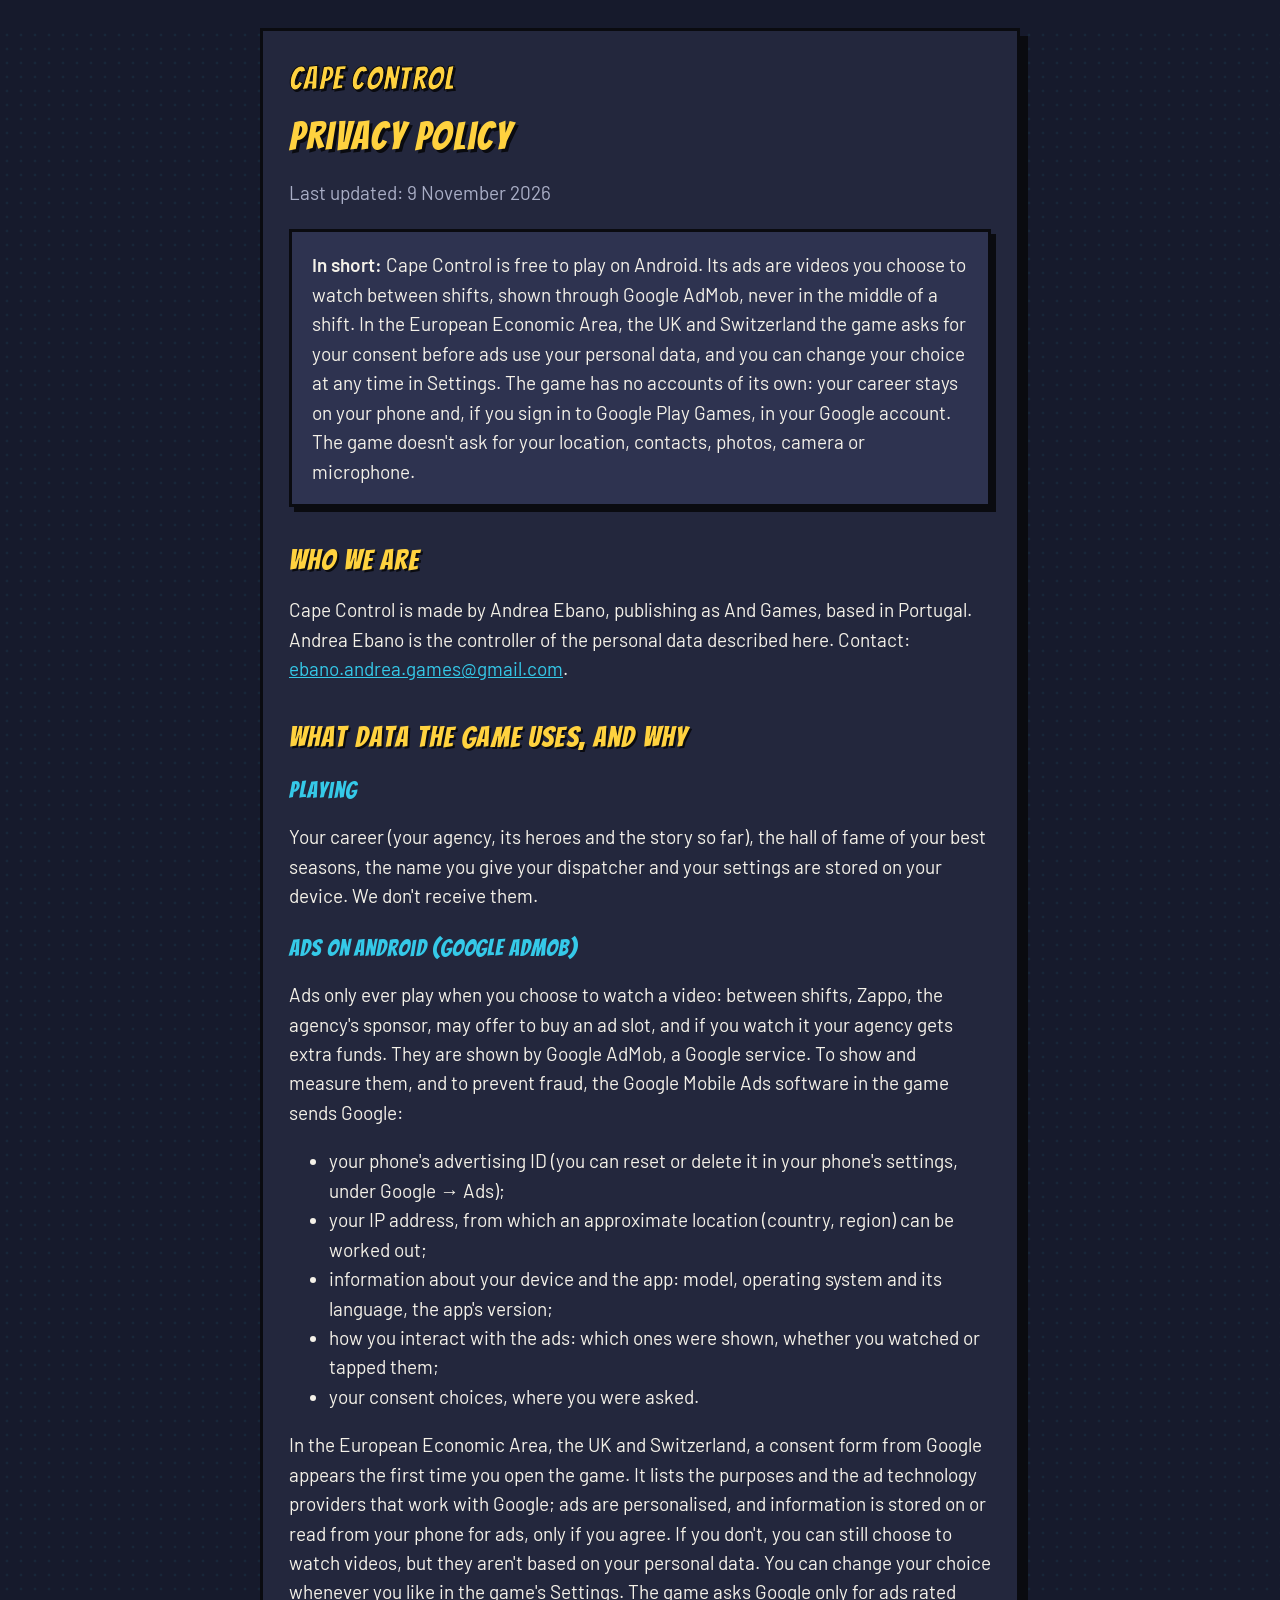
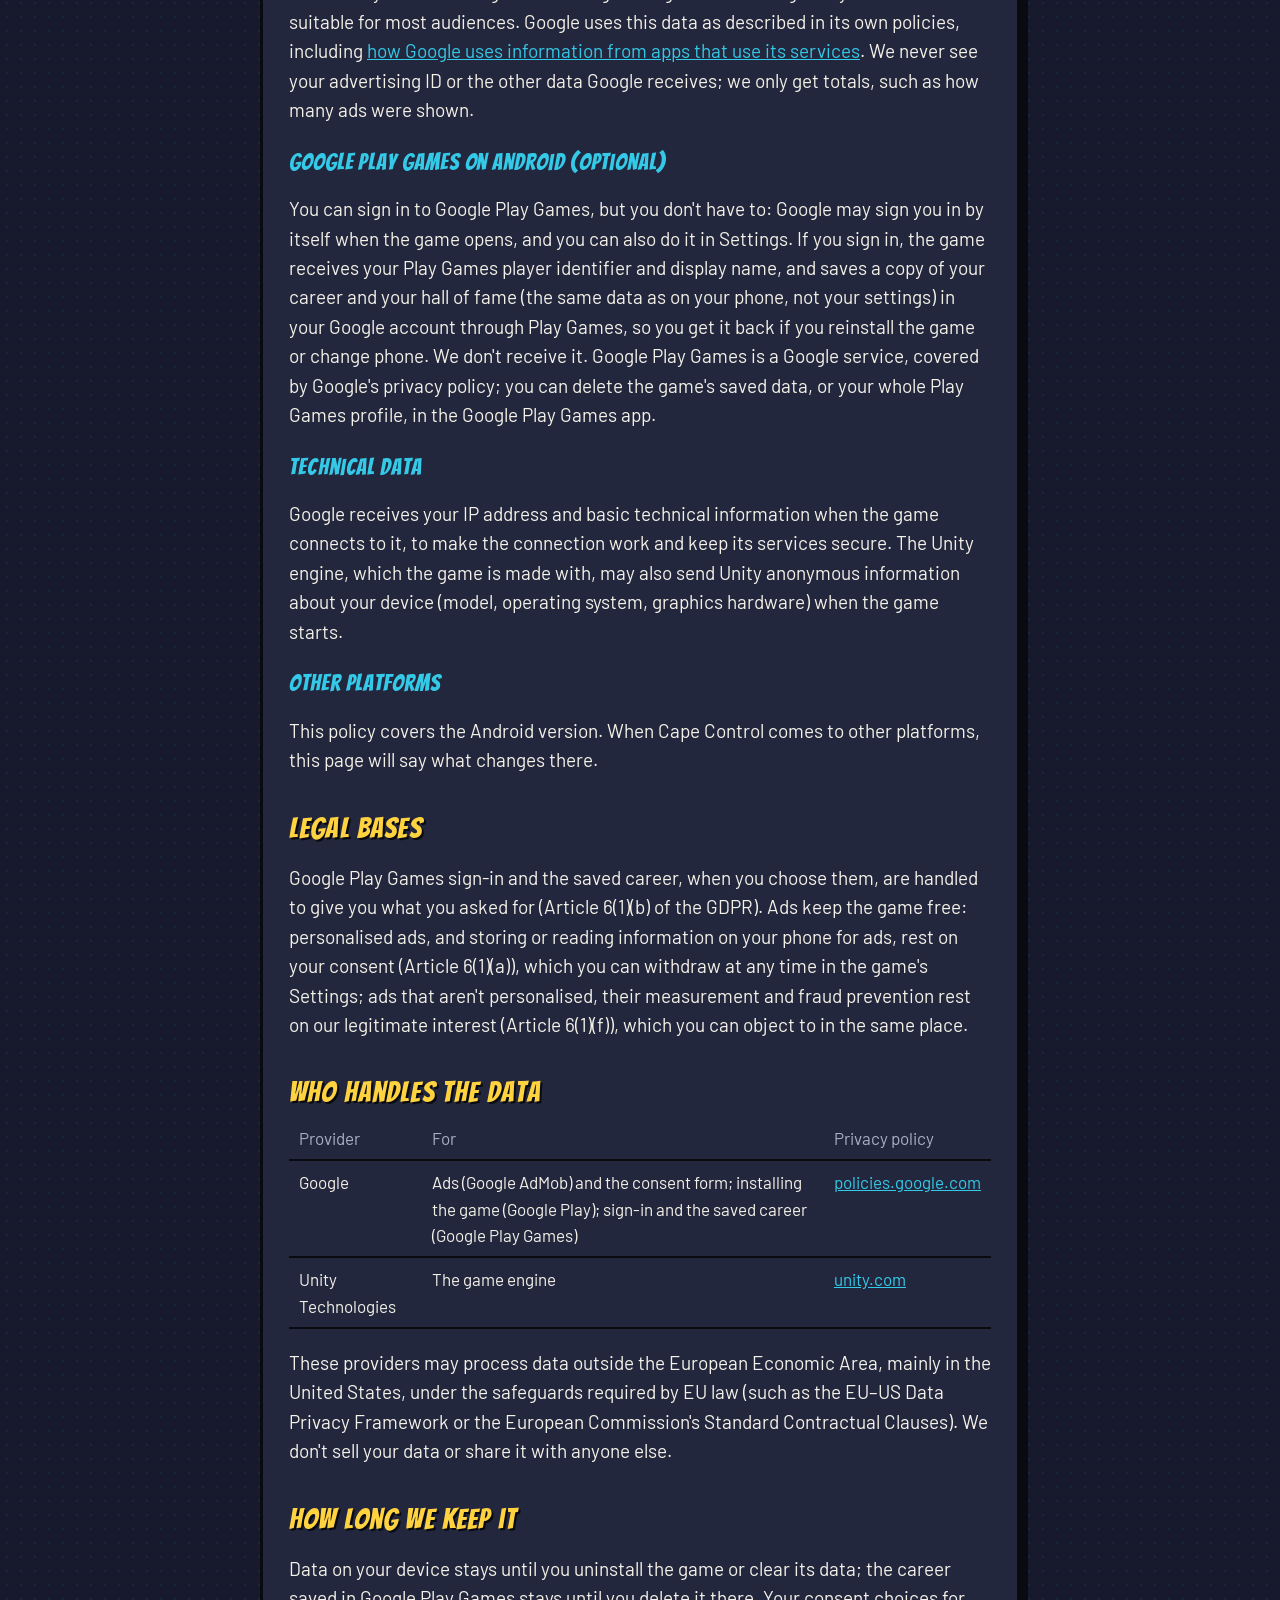
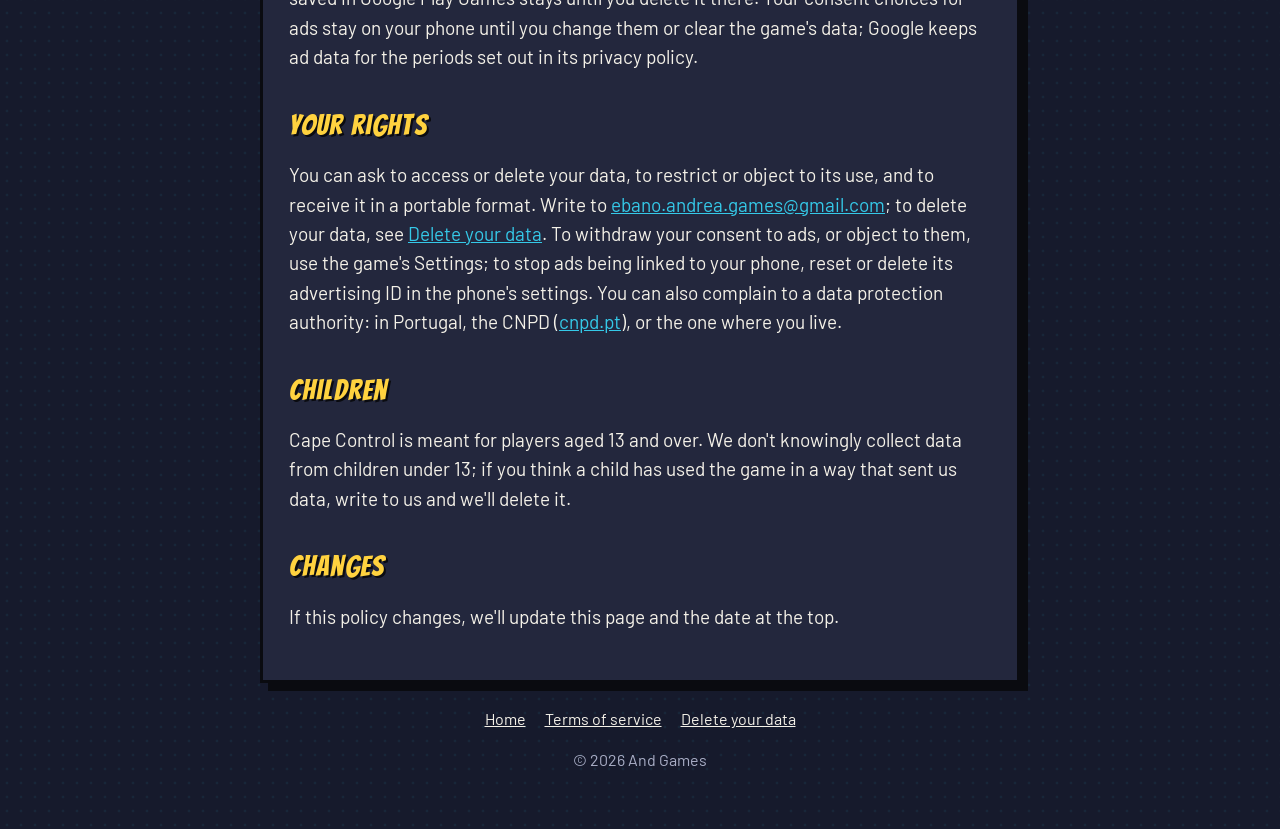
==== privacy/index.html @ 7b80d400 "Cape Control's site: home, privacy, terms, data deletion The game's comic ink with its own fonts (Ba" ====
<!doctype html>
<html lang="en">
<head>
	<meta charset="utf-8">
	<meta name="viewport" content="width=device-width, initial-scale=1">
	<title>Privacy Policy · Cape Control</title>
	<meta name="description" content="What data Cape Control uses, why, who handles it, and how to stop it.">
	<link rel="icon" href="../images/icon.png">
	<link rel="stylesheet" href="../style.css">
</head>
<body>
	<main>
		<nav class="top"><a class="logo small" href="../">Cape Control</a></nav>

		<h1>Privacy Policy</h1>
		<p class="muted">Last updated: 9 November 2026</p>

		<div class="card">
			<p><strong>In short:</strong> Cape Control is free to play on Android. Its ads are videos you choose to watch between shifts, shown through Google AdMob, never in the middle of a shift. In the European Economic Area, the UK and Switzerland the game asks for your consent before ads use your personal data, and you can change your choice at any time in Settings. The game has no accounts of its own: your career stays on your phone and, if you sign in to Google Play Games, in your Google account. The game doesn't ask for your location, contacts, photos, camera or microphone.</p>
		</div>

		<h2>Who we are</h2>
		<p>Cape Control is made by Andrea Ebano, publishing as And Games, based in Portugal. Andrea Ebano is the controller of the personal data described here. Contact: <a href="mailto:ebano.andrea.games@gmail.com">ebano.andrea.games@gmail.com</a>.</p>

		<h2>What data the game uses, and why</h2>

		<h3>Playing</h3>
		<p>Your career (your agency, its heroes and the story so far), the hall of fame of your best seasons, the name you give your dispatcher and your settings are stored on your device. We don't receive them.</p>

		<h3>Ads on Android (Google AdMob)</h3>
		<p>Ads only ever play when you choose to watch a video: between shifts, Zappo, the agency's sponsor, may offer to buy an ad slot, and if you watch it your agency gets extra funds. They are shown by Google AdMob, a Google service. To show and measure them, and to prevent fraud, the Google Mobile Ads software in the game sends Google:</p>
		<ul>
			<li>your phone's advertising ID (you can reset or delete it in your phone's settings, under Google → Ads);</li>
			<li>your IP address, from which an approximate location (country, region) can be worked out;</li>
			<li>information about your device and the app: model, operating system and its language, the app's version;</li>
			<li>how you interact with the ads: which ones were shown, whether you watched or tapped them;</li>
			<li>your consent choices, where you were asked.</li>
		</ul>
		<p>In the European Economic Area, the UK and Switzerland, a consent form from Google appears the first time you open the game. It lists the purposes and the ad technology providers that work with Google; ads are personalised, and information is stored on or read from your phone for ads, only if you agree. If you don't, you can still choose to watch videos, but they aren't based on your personal data. You can change your choice whenever you like in the game's Settings. The game asks Google only for ads rated suitable for most audiences. Google uses this data as described in its own policies, including <a href="https://policies.google.com/technologies/partner-sites">how Google uses information from apps that use its services</a>. We never see your advertising ID or the other data Google receives; we only get totals, such as how many ads were shown.</p>

		<h3>Google Play Games on Android (optional)</h3>
		<p>You can sign in to Google Play Games, but you don't have to: Google may sign you in by itself when the game opens, and you can also do it in Settings. If you sign in, the game receives your Play Games player identifier and display name, and saves a copy of your career and your hall of fame (the same data as on your phone, not your settings) in your Google account through Play Games, so you get it back if you reinstall the game or change phone. We don't receive it. Google Play Games is a Google service, covered by Google's privacy policy; you can delete the game's saved data, or your whole Play Games profile, in the Google Play Games app.</p>

		<h3>Technical data</h3>
		<p>Google receives your IP address and basic technical information when the game connects to it, to make the connection work and keep its services secure. The Unity engine, which the game is made with, may also send Unity anonymous information about your device (model, operating system, graphics hardware) when the game starts.</p>

		<h3>Other platforms</h3>
		<p>This policy covers the Android version. When Cape Control comes to other platforms, this page will say what changes there.</p>

		<h2>Legal bases</h2>
		<p>Google Play Games sign-in and the saved career, when you choose them, are handled to give you what you asked for (Article 6(1)(b) of the GDPR). Ads keep the game free: personalised ads, and storing or reading information on your phone for ads, rest on your consent (Article 6(1)(a)), which you can withdraw at any time in the game's Settings; ads that aren't personalised, their measurement and fraud prevention rest on our legitimate interest (Article 6(1)(f)), which you can object to in the same place.</p>

		<h2>Who handles the data</h2>
		<table>
			<tr><th>Provider</th><th>For</th><th>Privacy policy</th></tr>
			<tr><td>Google</td><td>Ads (Google AdMob) and the consent form; installing the game (Google Play); sign-in and the saved career (Google Play Games)</td><td><a href="https://policies.google.com/privacy">policies.google.com</a></td></tr>
			<tr><td>Unity Technologies</td><td>The game engine</td><td><a href="https://unity.com/legal/privacy-policy">unity.com</a></td></tr>
		</table>
		<p>These providers may process data outside the European Economic Area, mainly in the United States, under the safeguards required by EU law (such as the EU–US Data Privacy Framework or the European Commission's Standard Contractual Clauses). We don't sell your data or share it with anyone else.</p>

		<h2>How long we keep it</h2>
		<p>Data on your device stays until you uninstall the game or clear its data; the career saved in Google Play Games stays until you delete it there. Your consent choices for ads stay on your phone until you change them or clear the game's data; Google keeps ad data for the periods set out in its privacy policy.</p>

		<h2>Your rights</h2>
		<p>You can ask to access or delete your data, to restrict or object to its use, and to receive it in a portable format. Write to <a href="mailto:ebano.andrea.games@gmail.com">ebano.andrea.games@gmail.com</a>; to delete your data, see <a href="../delete/">Delete your data</a>. To withdraw your consent to ads, or object to them, use the game's Settings; to stop ads being linked to your phone, reset or delete its advertising ID in the phone's settings. You can also complain to a data protection authority: in Portugal, the CNPD (<a href="https://www.cnpd.pt">cnpd.pt</a>), or the one where you live.</p>

		<h2>Children</h2>
		<p>Cape Control is meant for players aged 13 and over. We don't knowingly collect data from children under 13; if you think a child has used the game in a way that sent us data, write to us and we'll delete it.</p>

		<h2>Changes</h2>
		<p>If this policy changes, we'll update this page and the date at the top.</p>
	</main>
	<footer>
		<a href="../">Home</a>
		<a href="../terms/">Terms of service</a>
		<a href="../delete/">Delete your data</a>
		<p>© 2026 And Games</p>
	</footer>
</body>
</html>
---- style.css ----
/* Cape Control website: the game's comic ink, its night blue, caption yellow, cyan and red, and its fonts (Bangers and Barlow, SIL OFL 1.1, served from here). */
@font-face {
	font-family: "Bangers";
	src: url("fonts/Bangers-Regular.ttf") format("truetype");
	font-weight: 400;
	font-display: swap;
}
@font-face {
	font-family: "Barlow";
	src: url("fonts/Barlow-Regular.ttf") format("truetype");
	font-weight: 400;
	font-display: swap;
}
@font-face {
	font-family: "Barlow";
	src: url("fonts/Barlow-SemiBold.ttf") format("truetype");
	font-weight: 600;
	font-display: swap;
}
@font-face {
	font-family: "Barlow Condensed";
	src: url("fonts/BarlowCondensed-ExtraBold.ttf") format("truetype");
	font-weight: 800;
	font-display: swap;
}

:root {
	--bg: #161a2c;
	--panel: #23273d;
	--panel-hi: #2e3350;
	--ink: #0a0b10;
	--line: #545a82;
	--text: #f4f1e8;
	--muted: #a9aec6;
	--yellow: #ffd23f;
	--cyan: #35c9e8;
	--red: #ff4b3e;
	--paper: #f4f1e8;
}

* { box-sizing: border-box; }

html { background: var(--bg); }

body {
	margin: 0;
	color: var(--text);
	background-color: var(--bg);
	background-image: radial-gradient(rgba(53, 201, 232, 0.07) 1.5px, transparent 1.6px);
	background-size: 14px 14px;
	font-family: "Barlow", "Segoe UI", sans-serif;
	font-size: 19px;
	line-height: 1.55;
}

main {
	max-width: 760px;
	margin: 28px auto 0;
	padding: 32px 26px 30px;
	background: var(--panel);
	border: 3px solid var(--ink);
	box-shadow: 8px 8px 0 var(--ink);
}

a { color: var(--cyan); }

h1, h2, h3, .logo, .button, .caption { font-family: "Bangers", Impact, sans-serif; font-weight: 400; letter-spacing: 0.04em; }

h1, h2, h3 { line-height: 1.15; }

h1 { font-size: 40px; margin: 0 0 10px; color: var(--yellow); text-shadow: 3px 3px 0 var(--ink); }
h2 { font-size: 29px; margin: 36px 0 8px; color: var(--yellow); text-shadow: 2px 2px 0 var(--ink); }
h3 { font-size: 23px; margin: 24px 0 4px; color: var(--cyan); }

strong { font-weight: 600; }

.muted { color: var(--muted); }

.logo {
	display: inline-block;
	color: var(--yellow);
	font-size: 68px;
	line-height: 1;
	text-decoration: none;
	text-shadow: 4px 4px 0 var(--ink);
	-webkit-text-stroke: 2px var(--ink);
}
.logo.small { font-size: 32px; text-shadow: 2px 2px 0 var(--ink); -webkit-text-stroke: 1px var(--ink); }

.tagline {
	display: inline-block;
	margin: 14px 0 26px;
	padding: 4px 14px;
	color: var(--ink);
	background: var(--paper);
	border: 3px solid var(--ink);
	font-family: "Barlow Condensed", "Arial Narrow", sans-serif;
	font-weight: 800;
	font-size: 22px;
	letter-spacing: 0.03em;
	text-transform: uppercase;
	transform: rotate(-1.5deg);
}

.hero { text-align: center; }
.hero img {
	display: block;
	width: 192px;
	height: 192px;
	margin: 0 auto 20px;
	border: 4px solid var(--ink);
	border-radius: 22%;
	box-shadow: 6px 6px 0 var(--ink);
}

.card {
	background: var(--panel-hi);
	border: 3px solid var(--ink);
	box-shadow: 5px 5px 0 var(--ink);
	padding: 18px 20px;
	margin: 22px 0;
}
.card > :first-child { margin-top: 0; }
.card > :last-child { margin-bottom: 0; }

.caption {
	display: inline-block;
	margin: 0 0 8px;
	padding: 2px 10px;
	color: var(--ink);
	background: var(--yellow);
	border: 2px solid var(--ink);
	font-size: 20px;
}

.button {
	display: inline-block;
	min-width: 240px;
	padding: 12px 26px;
	margin: 6px;
	color: var(--ink);
	background: var(--yellow);
	border: 3px solid var(--ink);
	box-shadow: 5px 5px 0 var(--ink);
	font-size: 26px;
	text-align: center;
	text-decoration: none;
}
.button.disabled { color: var(--text); background: var(--panel-hi); pointer-events: none; }

nav.top { display: flex; align-items: center; justify-content: space-between; gap: 12px; margin-bottom: 18px; }

footer {
	max-width: 760px;
	margin: 0 auto;
	padding: 24px 16px 40px;
	color: var(--muted);
	font-size: 16px;
	text-align: center;
}
footer a { color: var(--text); margin: 0 8px; }

table { width: 100%; border-collapse: collapse; font-size: 17px; }
th, td { text-align: left; vertical-align: top; padding: 8px 10px; border-bottom: 2px solid var(--ink); }
th { color: var(--muted); font-weight: 400; }

@media (max-width: 520px) {
	body { font-size: 18px; }
	main { margin: 0; border-width: 0 0 3px; box-shadow: none; padding: 26px 16px; }
	.logo { font-size: 48px; }
	.logo.small { font-size: 26px; }
	h1 { font-size: 32px; }
	h2 { font-size: 25px; }
	.button { width: 100%; min-width: 0; margin: 6px 0; }
	table { font-size: 16px; }
	th, td { padding: 8px 6px; }
}
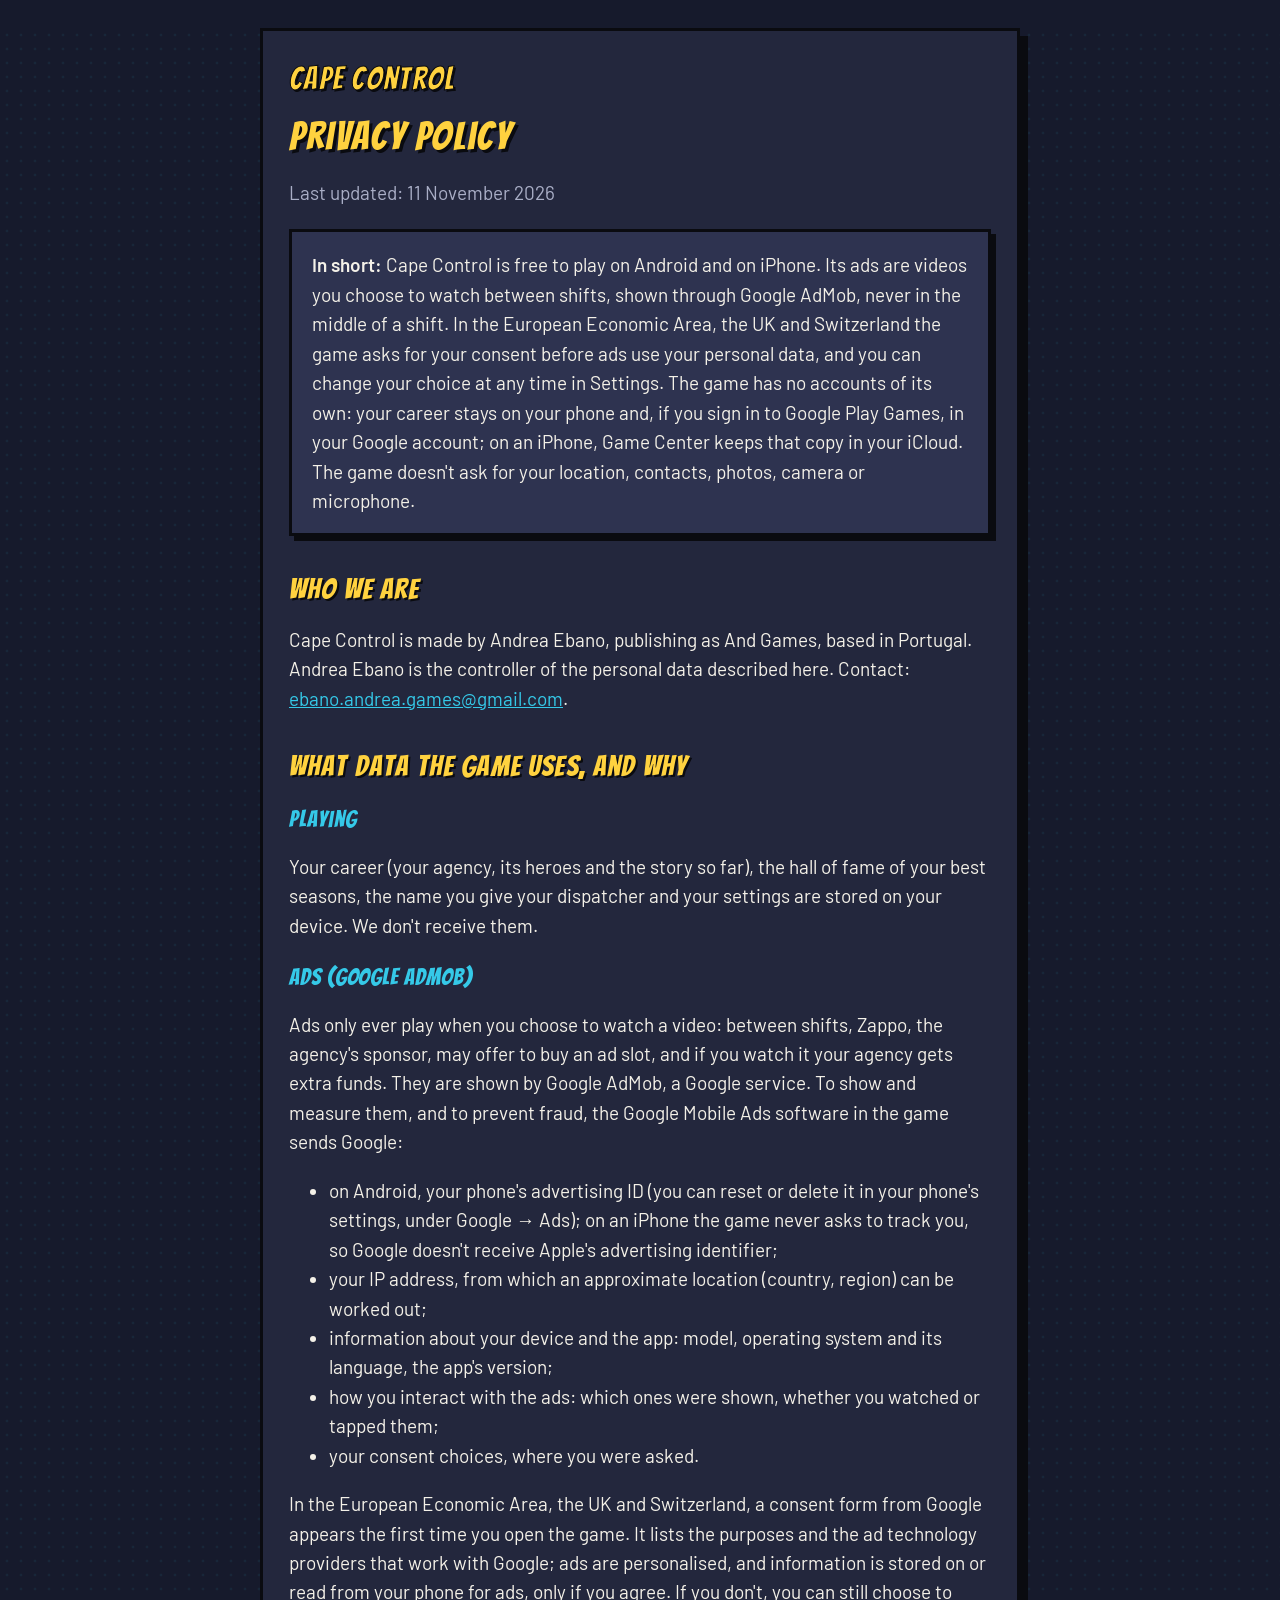
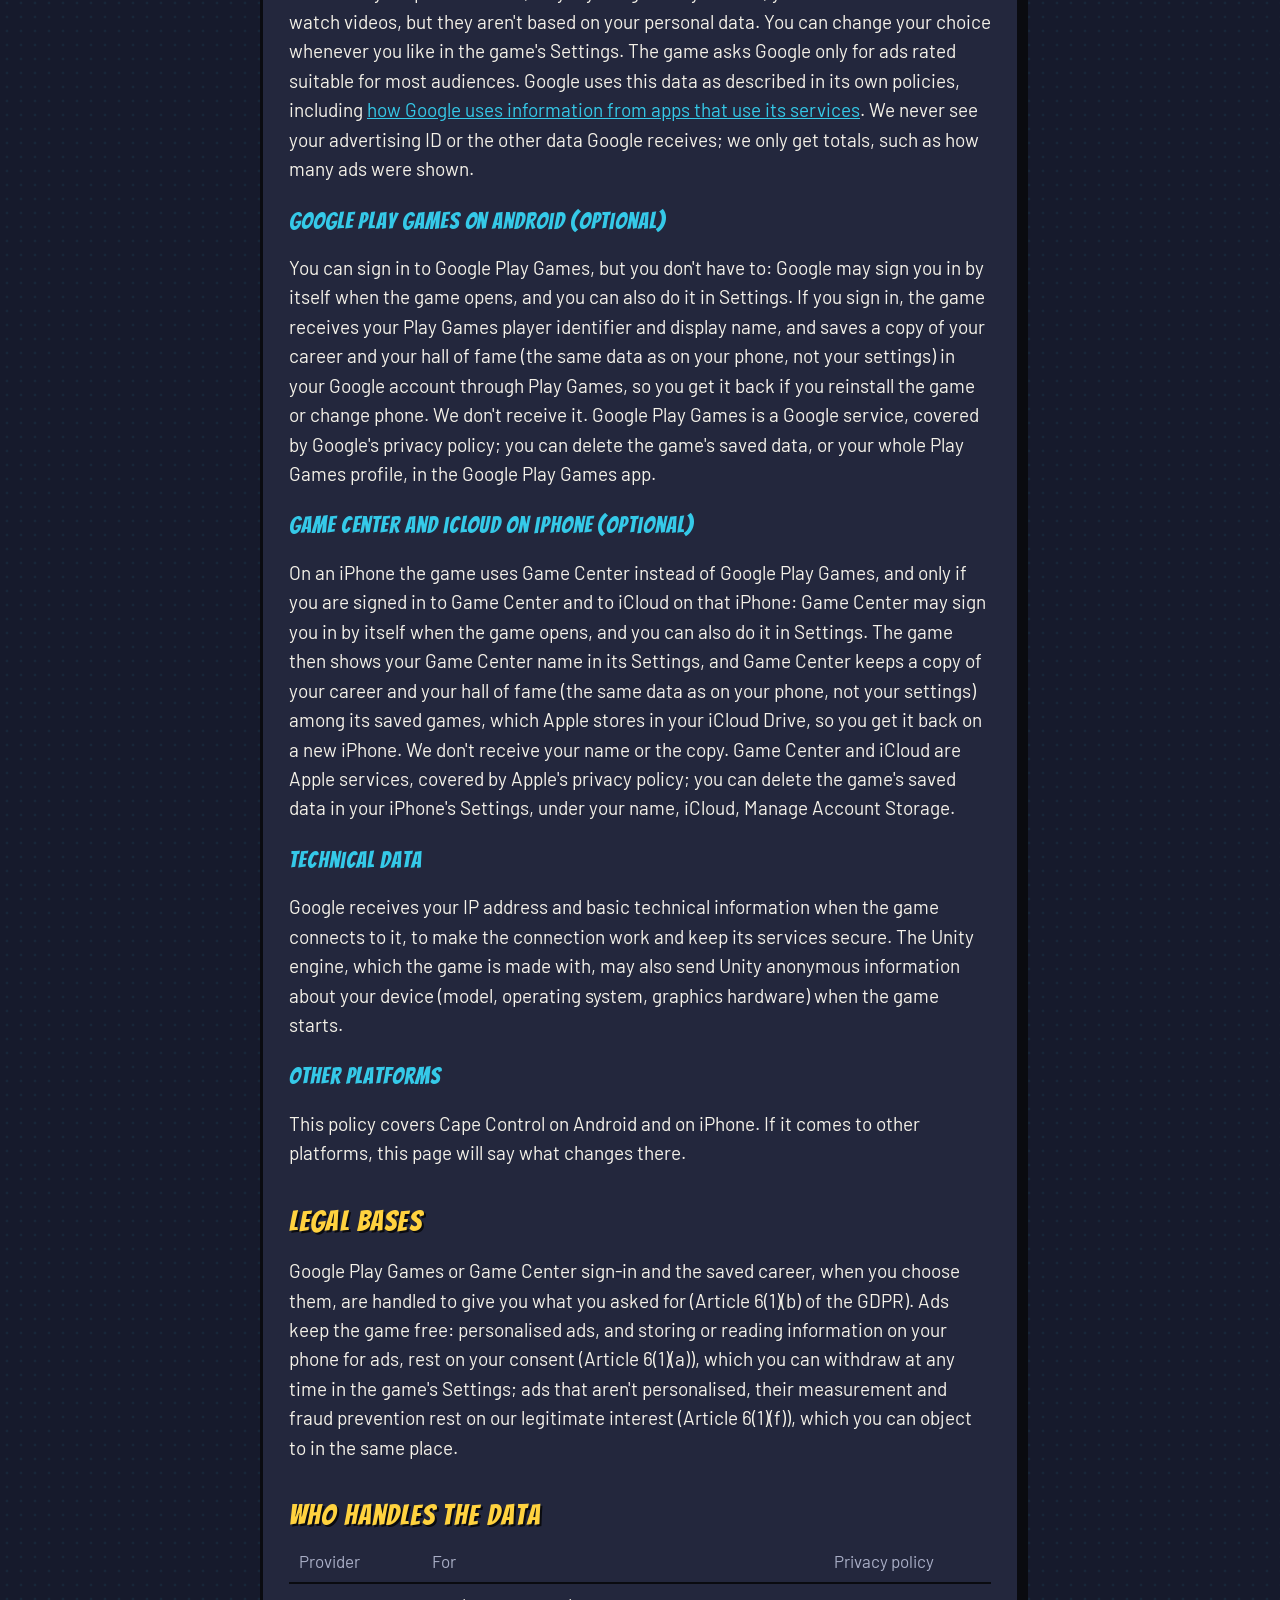
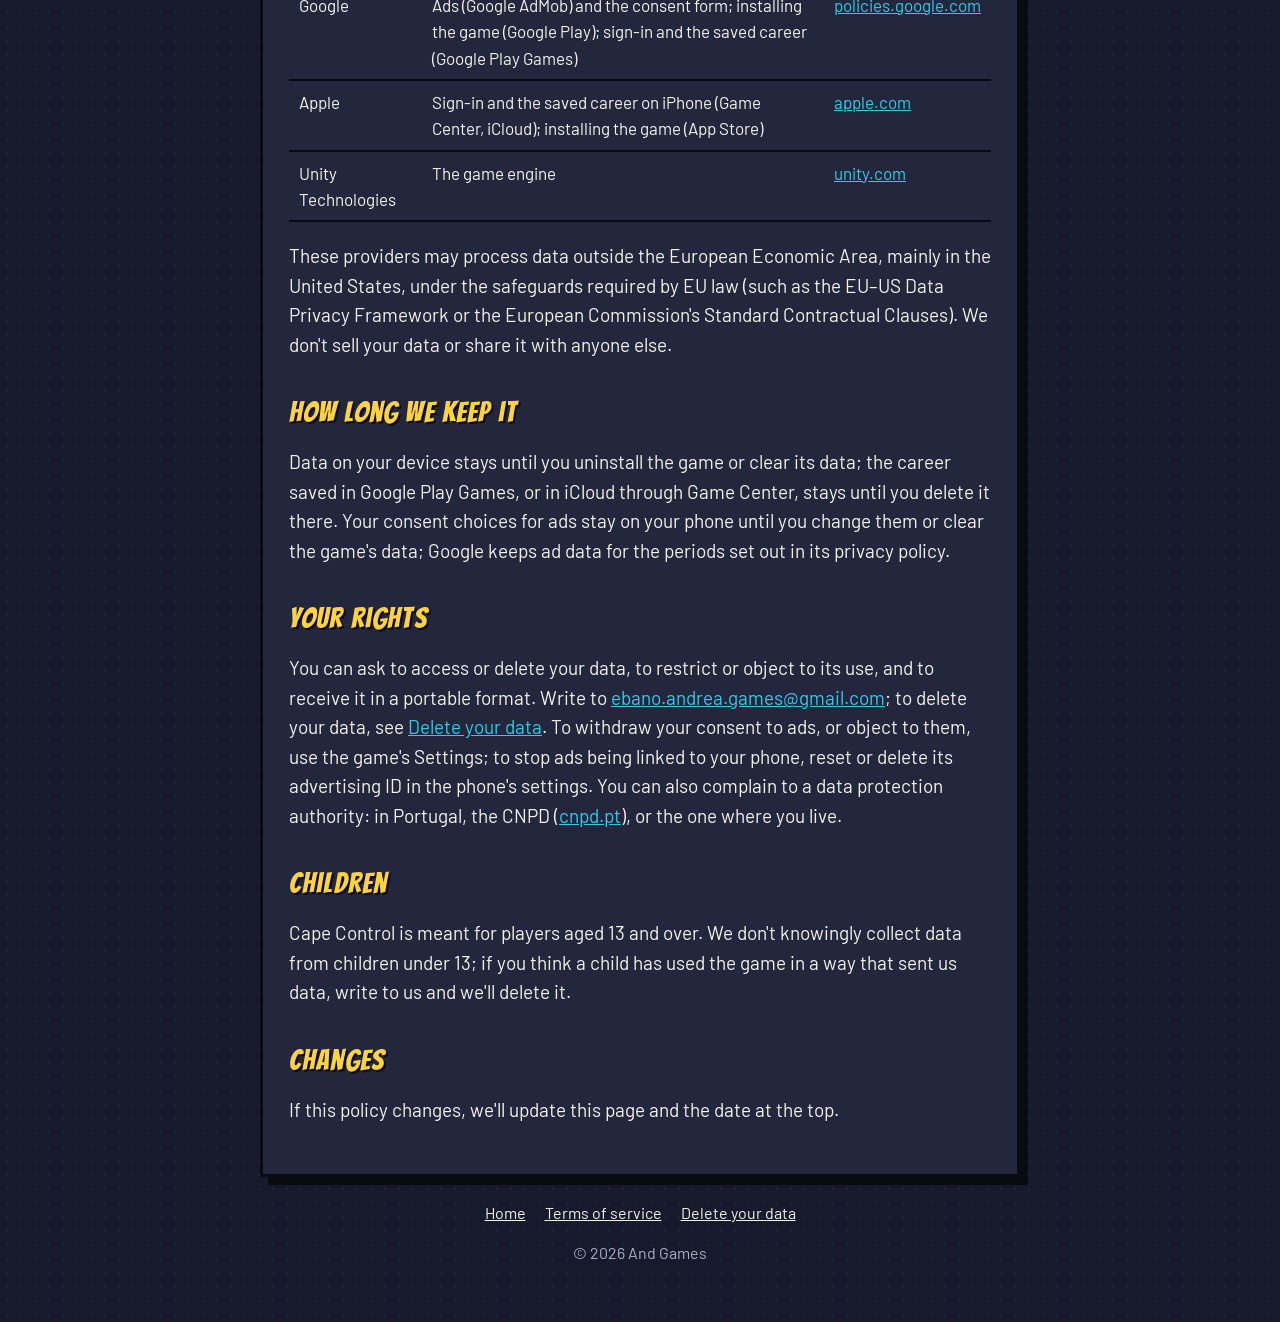
==== commit 621f70e2: "Privacy, terms and data deletion: the iPhone too, with Game Center and iCloud On an iPhone the game " ====
--- a/privacy/index.html
+++ b/privacy/index.html
@@ -13,10 +13,10 @@
 		<nav class="top"><a class="logo small" href="../">Cape Control</a></nav>
 
 		<h1>Privacy Policy</h1>
-		<p class="muted">Last updated: 9 November 2026</p>
+		<p class="muted">Last updated: 11 November 2026</p>
 
 		<div class="card">
-			<p><strong>In short:</strong> Cape Control is free to play on Android. Its ads are videos you choose to watch between shifts, shown through Google AdMob, never in the middle of a shift. In the European Economic Area, the UK and Switzerland the game asks for your consent before ads use your personal data, and you can change your choice at any time in Settings. The game has no accounts of its own: your career stays on your phone and, if you sign in to Google Play Games, in your Google account. The game doesn't ask for your location, contacts, photos, camera or microphone.</p>
+			<p><strong>In short:</strong> Cape Control is free to play on Android and on iPhone. Its ads are videos you choose to watch between shifts, shown through Google AdMob, never in the middle of a shift. In the European Economic Area, the UK and Switzerland the game asks for your consent before ads use your personal data, and you can change your choice at any time in Settings. The game has no accounts of its own: your career stays on your phone and, if you sign in to Google Play Games, in your Google account; on an iPhone, Game Center keeps that copy in your iCloud. The game doesn't ask for your location, contacts, photos, camera or microphone.</p>
 		</div>
 
 		<h2>Who we are</h2>
@@ -27,10 +27,10 @@
 		<h3>Playing</h3>
 		<p>Your career (your agency, its heroes and the story so far), the hall of fame of your best seasons, the name you give your dispatcher and your settings are stored on your device. We don't receive them.</p>
 
-		<h3>Ads on Android (Google AdMob)</h3>
+		<h3>Ads (Google AdMob)</h3>
 		<p>Ads only ever play when you choose to watch a video: between shifts, Zappo, the agency's sponsor, may offer to buy an ad slot, and if you watch it your agency gets extra funds. They are shown by Google AdMob, a Google service. To show and measure them, and to prevent fraud, the Google Mobile Ads software in the game sends Google:</p>
 		<ul>
-			<li>your phone's advertising ID (you can reset or delete it in your phone's settings, under Google → Ads);</li>
+			<li>on Android, your phone's advertising ID (you can reset or delete it in your phone's settings, under Google → Ads); on an iPhone the game never asks to track you, so Google doesn't receive Apple's advertising identifier;</li>
 			<li>your IP address, from which an approximate location (country, region) can be worked out;</li>
 			<li>information about your device and the app: model, operating system and its language, the app's version;</li>
 			<li>how you interact with the ads: which ones were shown, whether you watched or tapped them;</li>
@@ -41,25 +41,29 @@
 		<h3>Google Play Games on Android (optional)</h3>
 		<p>You can sign in to Google Play Games, but you don't have to: Google may sign you in by itself when the game opens, and you can also do it in Settings. If you sign in, the game receives your Play Games player identifier and display name, and saves a copy of your career and your hall of fame (the same data as on your phone, not your settings) in your Google account through Play Games, so you get it back if you reinstall the game or change phone. We don't receive it. Google Play Games is a Google service, covered by Google's privacy policy; you can delete the game's saved data, or your whole Play Games profile, in the Google Play Games app.</p>
 
+		<h3>Game Center and iCloud on iPhone (optional)</h3>
+		<p>On an iPhone the game uses Game Center instead of Google Play Games, and only if you are signed in to Game Center and to iCloud on that iPhone: Game Center may sign you in by itself when the game opens, and you can also do it in Settings. The game then shows your Game Center name in its Settings, and Game Center keeps a copy of your career and your hall of fame (the same data as on your phone, not your settings) among its saved games, which Apple stores in your iCloud Drive, so you get it back on a new iPhone. We don't receive your name or the copy. Game Center and iCloud are Apple services, covered by Apple's privacy policy; you can delete the game's saved data in your iPhone's Settings, under your name, iCloud, Manage Account Storage.</p>
+
 		<h3>Technical data</h3>
 		<p>Google receives your IP address and basic technical information when the game connects to it, to make the connection work and keep its services secure. The Unity engine, which the game is made with, may also send Unity anonymous information about your device (model, operating system, graphics hardware) when the game starts.</p>
 
 		<h3>Other platforms</h3>
-		<p>This policy covers the Android version. When Cape Control comes to other platforms, this page will say what changes there.</p>
+		<p>This policy covers Cape Control on Android and on iPhone. If it comes to other platforms, this page will say what changes there.</p>
 
 		<h2>Legal bases</h2>
-		<p>Google Play Games sign-in and the saved career, when you choose them, are handled to give you what you asked for (Article 6(1)(b) of the GDPR). Ads keep the game free: personalised ads, and storing or reading information on your phone for ads, rest on your consent (Article 6(1)(a)), which you can withdraw at any time in the game's Settings; ads that aren't personalised, their measurement and fraud prevention rest on our legitimate interest (Article 6(1)(f)), which you can object to in the same place.</p>
+		<p>Google Play Games or Game Center sign-in and the saved career, when you choose them, are handled to give you what you asked for (Article 6(1)(b) of the GDPR). Ads keep the game free: personalised ads, and storing or reading information on your phone for ads, rest on your consent (Article 6(1)(a)), which you can withdraw at any time in the game's Settings; ads that aren't personalised, their measurement and fraud prevention rest on our legitimate interest (Article 6(1)(f)), which you can object to in the same place.</p>
 
 		<h2>Who handles the data</h2>
 		<table>
 			<tr><th>Provider</th><th>For</th><th>Privacy policy</th></tr>
 			<tr><td>Google</td><td>Ads (Google AdMob) and the consent form; installing the game (Google Play); sign-in and the saved career (Google Play Games)</td><td><a href="https://policies.google.com/privacy">policies.google.com</a></td></tr>
+			<tr><td>Apple</td><td>Sign-in and the saved career on iPhone (Game Center, iCloud); installing the game (App Store)</td><td><a href="https://www.apple.com/legal/privacy/">apple.com</a></td></tr>
 			<tr><td>Unity Technologies</td><td>The game engine</td><td><a href="https://unity.com/legal/privacy-policy">unity.com</a></td></tr>
 		</table>
 		<p>These providers may process data outside the European Economic Area, mainly in the United States, under the safeguards required by EU law (such as the EU–US Data Privacy Framework or the European Commission's Standard Contractual Clauses). We don't sell your data or share it with anyone else.</p>
 
 		<h2>How long we keep it</h2>
-		<p>Data on your device stays until you uninstall the game or clear its data; the career saved in Google Play Games stays until you delete it there. Your consent choices for ads stay on your phone until you change them or clear the game's data; Google keeps ad data for the periods set out in its privacy policy.</p>
+		<p>Data on your device stays until you uninstall the game or clear its data; the career saved in Google Play Games, or in iCloud through Game Center, stays until you delete it there. Your consent choices for ads stay on your phone until you change them or clear the game's data; Google keeps ad data for the periods set out in its privacy policy.</p>
 
 		<h2>Your rights</h2>
 		<p>You can ask to access or delete your data, to restrict or object to its use, and to receive it in a portable format. Write to <a href="mailto:ebano.andrea.games@gmail.com">ebano.andrea.games@gmail.com</a>; to delete your data, see <a href="../delete/">Delete your data</a>. To withdraw your consent to ads, or object to them, use the game's Settings; to stop ads being linked to your phone, reset or delete its advertising ID in the phone's settings. You can also complain to a data protection authority: in Portugal, the CNPD (<a href="https://www.cnpd.pt">cnpd.pt</a>), or the one where you live.</p>
